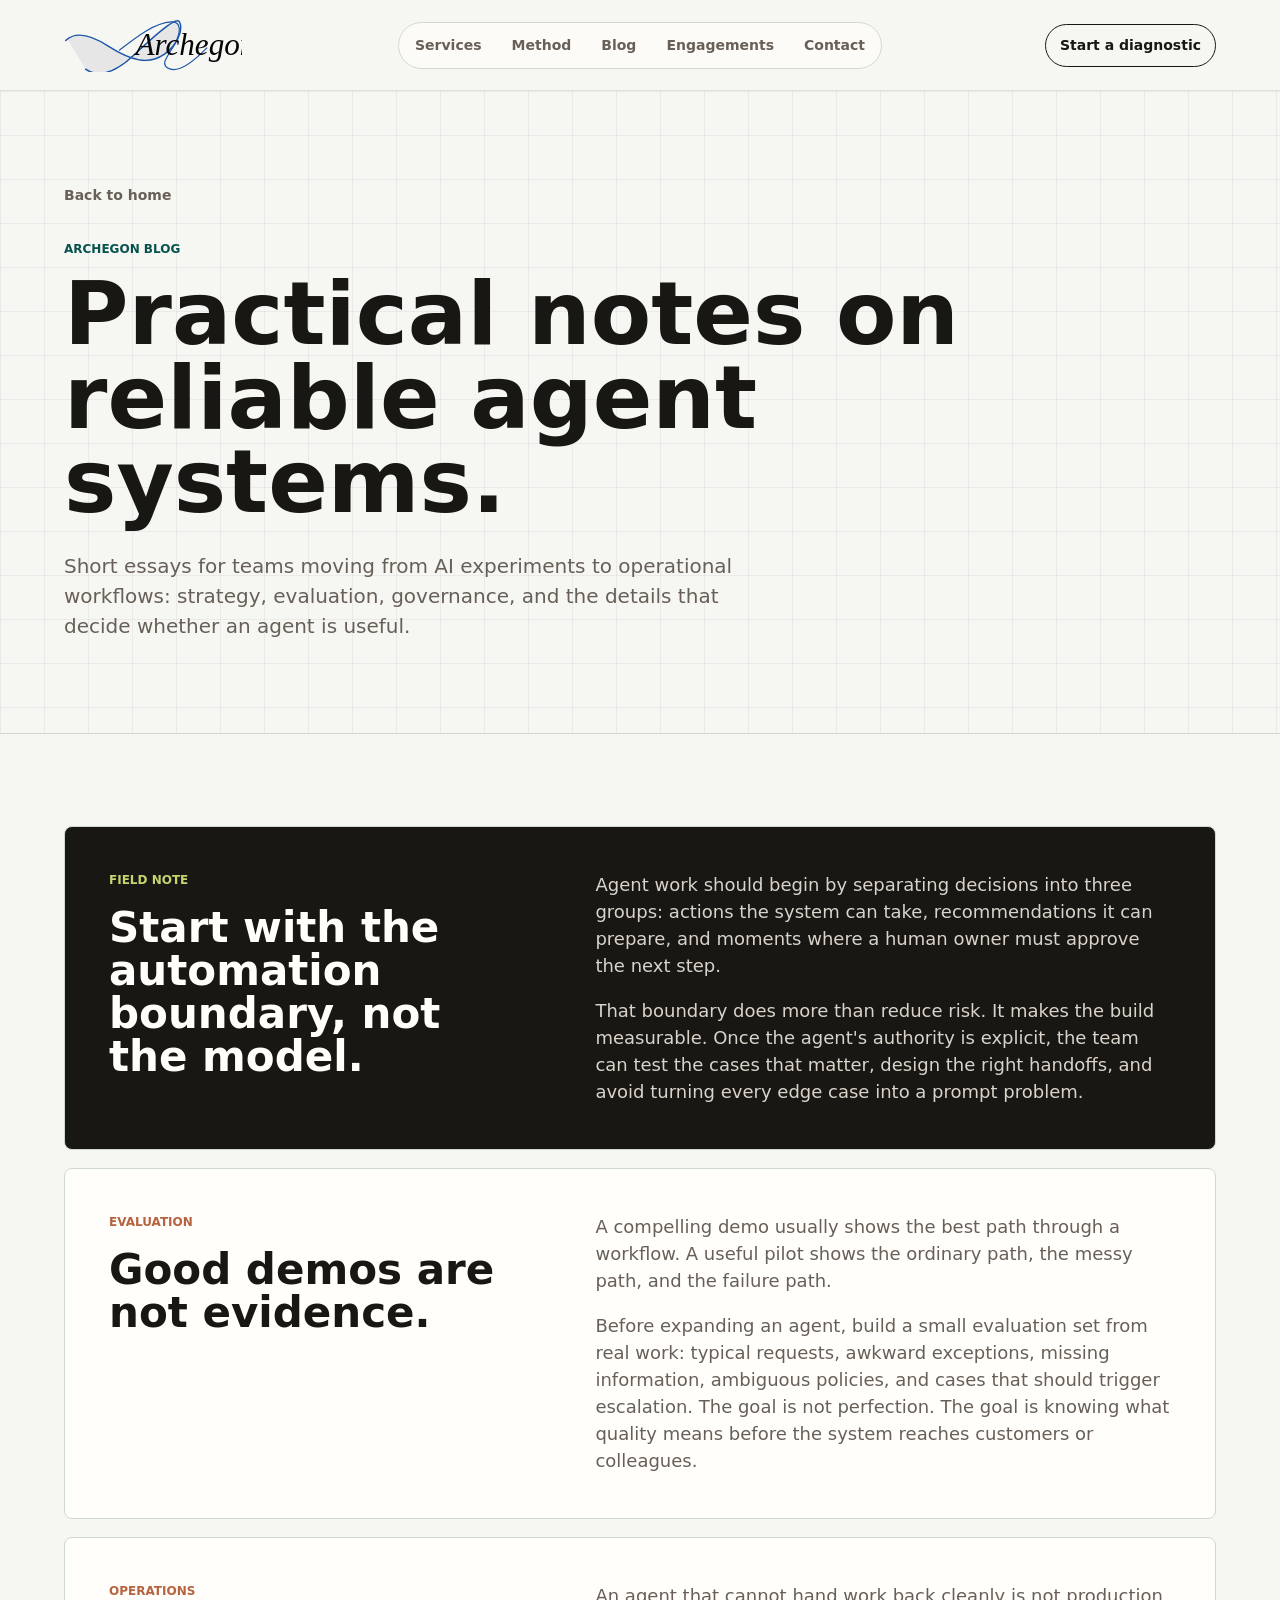
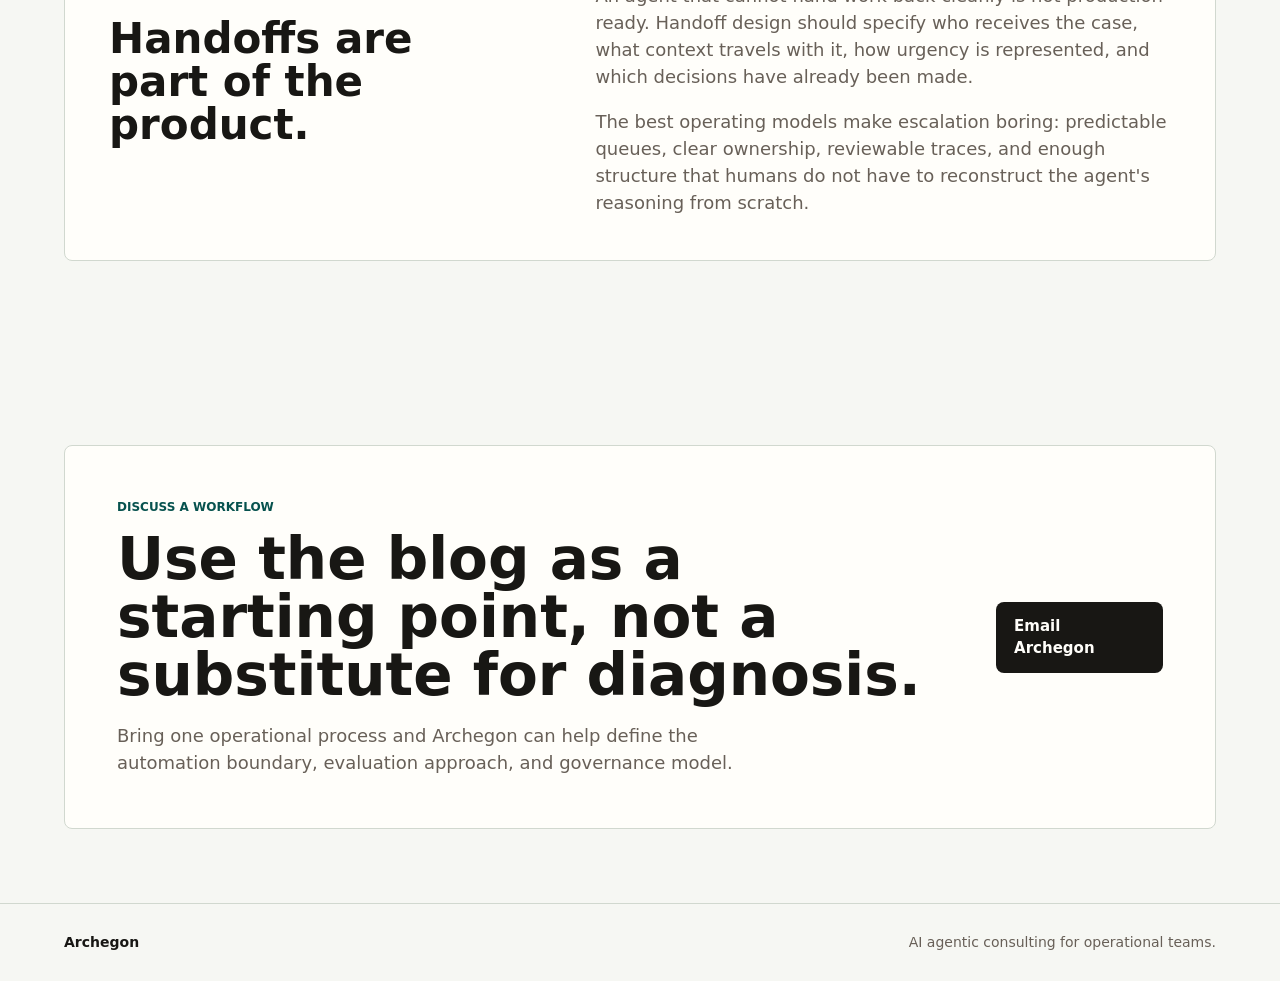
==== blog/index.html @ b442c311 "Add blog section and Archegon wordmark" ====
<!doctype html>
<html lang="en">
  <head>
    <meta charset="utf-8">
    <meta name="viewport" content="width=device-width, initial-scale=1">
    <title>Blog | Archegon</title>
    <meta
      name="description"
      content="Practical notes from Archegon on agentic AI strategy, evaluation, governance, and operational delivery."
    >
    <meta name="theme-color" content="#f7f4ee">
    <meta property="og:title" content="Blog | Archegon">
    <meta
      property="og:description"
      content="Practical notes on building reliable AI agents for operational work."
    >
    <meta property="og:type" content="website">
    <link rel="icon" href="../assets/favicon.svg" type="image/svg+xml">
    <link rel="stylesheet" href="../styles.css">
  </head>
  <body>
    <header class="site-header" data-header>
      <a class="brand" href="../" aria-label="Archegon home">
        <img class="brand-logo" src="../assets/logo.svg" alt="Archegon" width="150" height="58">
      </a>
      <nav class="nav" aria-label="Primary navigation">
        <a href="../#services">Services</a>
        <a href="../#method">Method</a>
        <a href="../#blog" aria-current="page">Blog</a>
        <a href="../#engagements">Engagements</a>
        <a href="../#contact">Contact</a>
      </nav>
      <a class="header-cta" href="mailto:hello@archegon.com?subject=Agentic%20AI%20consulting">
        Start a diagnostic
      </a>
    </header>

    <main class="blog-page" id="top">
      <section class="section-band blog-hero">
        <a class="back-link" href="../">Back to home</a>
        <p class="eyebrow">Archegon blog</p>
        <h1>Practical notes on reliable agent systems.</h1>
        <p class="hero-lede">
          Short essays for teams moving from AI experiments to operational workflows:
          strategy, evaluation, governance, and the details that decide whether an agent is useful.
        </p>
      </section>

      <section class="section-band post-list" aria-label="Blog posts">
        <article class="post-card post-feature" id="automation-boundary">
          <div>
            <p class="post-meta">Field note</p>
            <h2>Start with the automation boundary, not the model.</h2>
          </div>
          <div class="post-body">
            <p>
              Agent work should begin by separating decisions into three groups: actions the
              system can take, recommendations it can prepare, and moments where a human owner
              must approve the next step.
            </p>
            <p>
              That boundary does more than reduce risk. It makes the build measurable. Once the
              agent's authority is explicit, the team can test the cases that matter, design
              the right handoffs, and avoid turning every edge case into a prompt problem.
            </p>
          </div>
        </article>

        <article class="post-card" id="evaluations">
          <div>
            <p class="post-meta">Evaluation</p>
            <h2>Good demos are not evidence.</h2>
          </div>
          <div class="post-body">
            <p>
              A compelling demo usually shows the best path through a workflow. A useful pilot
              shows the ordinary path, the messy path, and the failure path.
            </p>
            <p>
              Before expanding an agent, build a small evaluation set from real work: typical
              requests, awkward exceptions, missing information, ambiguous policies, and cases
              that should trigger escalation. The goal is not perfection. The goal is knowing
              what quality means before the system reaches customers or colleagues.
            </p>
          </div>
        </article>

        <article class="post-card" id="handoffs">
          <div>
            <p class="post-meta">Operations</p>
            <h2>Handoffs are part of the product.</h2>
          </div>
          <div class="post-body">
            <p>
              An agent that cannot hand work back cleanly is not production ready. Handoff
              design should specify who receives the case, what context travels with it, how
              urgency is represented, and which decisions have already been made.
            </p>
            <p>
              The best operating models make escalation boring: predictable queues, clear
              ownership, reviewable traces, and enough structure that humans do not have to
              reconstruct the agent's reasoning from scratch.
            </p>
          </div>
        </article>
      </section>

      <section class="section-band contact-band">
        <div class="contact-panel">
          <div>
            <p class="eyebrow">Discuss a workflow</p>
            <h2>Use the blog as a starting point, not a substitute for diagnosis.</h2>
            <p>
              Bring one operational process and Archegon can help define the automation
              boundary, evaluation approach, and governance model.
            </p>
          </div>
          <a class="button primary" href="mailto:hello@archegon.com?subject=Agentic%20AI%20diagnostic">
            Email Archegon
          </a>
        </div>
      </section>
    </main>

    <footer class="site-footer">
      <p>Archegon</p>
      <p>AI agentic consulting for operational teams.</p>
    </footer>

    <script src="../script.js"></script>
  </body>
</html>
---- styles.css ----
:root {
  --paper: #f6f7f3;
  --paper-2: #e8eee8;
  --ink: #181714;
  --muted: #686058;
  --line: #d1d8cf;
  --teal: #0b7b73;
  --teal-dark: #07524e;
  --copper: #b7633f;
  --citron: #c7d36f;
  --white: #fffefa;
  --shadow: 0 24px 70px rgba(38, 33, 26, 0.14);
}

* {
  box-sizing: border-box;
}

html {
  scroll-behavior: smooth;
}

body {
  margin: 0;
  background: var(--paper);
  color: var(--ink);
  font-family:
    Inter, ui-sans-serif, system-ui, -apple-system, BlinkMacSystemFont, "Segoe UI",
    sans-serif;
  line-height: 1.5;
}

a {
  color: inherit;
  text-decoration: none;
}

p,
h1,
h2,
h3 {
  margin: 0;
}

ul,
ol {
  margin: 0;
  padding: 0;
}

.site-header {
  position: sticky;
  top: 0;
  z-index: 20;
  display: grid;
  grid-template-columns: 1fr auto 1fr;
  align-items: center;
  gap: 24px;
  padding: 18px clamp(20px, 5vw, 64px);
  border-bottom: 1px solid rgba(209, 216, 207, 0.72);
  background: rgba(246, 247, 243, 0.88);
  backdrop-filter: blur(18px);
}

.site-header[data-scrolled="true"] {
  box-shadow: 0 10px 34px rgba(24, 23, 20, 0.08);
}

.brand,
.nav,
.hero-actions,
.contact-panel,
.site-footer {
  display: flex;
  align-items: center;
}

.brand {
  justify-self: start;
  font-size: 15px;
  font-weight: 700;
}

.brand-logo {
  display: block;
  width: 178px;
  height: auto;
}

.nav {
  justify-self: center;
  gap: 6px;
  padding: 4px;
  border: 1px solid var(--line);
  border-radius: 999px;
  background: rgba(255, 253, 248, 0.74);
}

.nav a {
  padding: 8px 12px;
  border-radius: 999px;
  color: var(--muted);
  font-size: 14px;
  font-weight: 600;
}

.nav a:hover,
.nav a:focus-visible {
  background: var(--ink);
  color: var(--white);
  outline: 0;
}

.header-cta {
  justify-self: end;
  padding: 10px 14px;
  border: 1px solid var(--ink);
  border-radius: 999px;
  color: var(--ink);
  font-size: 14px;
  font-weight: 700;
}

.header-cta:hover,
.header-cta:focus-visible {
  background: var(--ink);
  color: var(--white);
  outline: 0;
}

.section-band {
  padding: 92px clamp(20px, 5vw, 64px);
}

.hero {
  position: relative;
  display: flex;
  align-items: center;
  min-height: calc(100vh - 132px);
  padding-top: 64px;
  padding-bottom: 58px;
  border-bottom: 1px solid var(--line);
  background:
    linear-gradient(rgba(24, 23, 20, 0.05) 1px, transparent 1px),
    linear-gradient(90deg, rgba(24, 23, 20, 0.05) 1px, transparent 1px),
    var(--paper);
  background-size: 44px 44px;
  overflow: hidden;
}

.hero-copy {
  position: relative;
  z-index: 2;
  max-width: 820px;
}

.section-heading,
.contact-panel {
  max-width: 980px;
}

.eyebrow {
  margin-bottom: 14px;
  color: var(--teal-dark);
  font-size: 12px;
  font-weight: 800;
  letter-spacing: 0;
  text-transform: uppercase;
}

h1 {
  max-width: 880px;
  font-size: 88px;
  line-height: 0.95;
  font-weight: 760;
}

.hero-lede {
  max-width: 700px;
  margin-top: 28px;
  color: var(--muted);
  font-size: 20px;
}

.hero-actions {
  gap: 12px;
  flex-wrap: wrap;
  margin-top: 30px;
}

.button {
  display: inline-flex;
  align-items: center;
  justify-content: center;
  min-height: 48px;
  padding: 13px 18px;
  border-radius: 8px;
  font-size: 15px;
  font-weight: 760;
}

.button.primary {
  background: var(--ink);
  color: var(--white);
}

.button.primary:hover,
.button.primary:focus-visible {
  background: var(--teal-dark);
  outline: 0;
}

.button.secondary {
  border: 1px solid var(--line);
  background: var(--white);
  color: var(--ink);
}

.button.secondary:hover,
.button.secondary:focus-visible {
  border-color: var(--ink);
  outline: 0;
}

.hero-network {
  position: relative;
  position: absolute;
  inset: 0;
  z-index: 1;
  opacity: 0.72;
}

.network-node,
.network-metric,
.network-line {
  position: absolute;
}

.network-node,
.network-metric {
  display: inline-flex;
  align-items: center;
  min-height: 58px;
  padding: 14px 16px;
  border: 1px solid var(--line);
  border-radius: 8px;
  background: rgba(255, 254, 250, 0.86);
  color: var(--ink);
  font-size: 14px;
  font-weight: 800;
  box-shadow: 0 18px 48px rgba(24, 23, 20, 0.08);
}

.network-metric {
  color: var(--teal-dark);
  border-color: rgba(11, 123, 115, 0.26);
  background: rgba(232, 238, 232, 0.82);
}

.node-a {
  top: 18%;
  right: 25%;
}

.node-b {
  top: 34%;
  right: 6%;
}

.node-c {
  right: 30%;
  bottom: 22%;
}

.node-d {
  right: 9%;
  bottom: 11%;
}

.line-a,
.line-b,
.line-c {
  height: 1px;
  background: var(--line);
  transform-origin: left center;
}

.line-a {
  top: 28%;
  right: 11%;
  width: 245px;
  transform: rotate(16deg);
}

.line-b {
  right: 16%;
  bottom: 34%;
  width: 260px;
  transform: rotate(-13deg);
}

.line-c {
  right: 10%;
  bottom: 19%;
  width: 190px;
  transform: rotate(12deg);
}

.metric-a {
  top: 15%;
  right: 5%;
}

.metric-b {
  right: 21%;
  bottom: 9%;
}

.signal-strip {
  display: grid;
  grid-template-columns: repeat(3, minmax(0, 1fr));
  gap: 1px;
  border-bottom: 1px solid var(--line);
  background: var(--line);
}

.signal-strip div {
  min-height: 92px;
  padding: 22px clamp(20px, 5vw, 64px);
  background: var(--paper);
}

.signal-strip strong,
.signal-strip span {
  display: block;
}

.signal-strip strong {
  font-size: 13px;
  font-weight: 900;
  text-transform: uppercase;
}

.signal-strip span {
  margin-top: 6px;
  color: var(--muted);
  font-size: 14px;
}
.quiet-band {
  border-top: 1px solid var(--line);
  border-bottom: 1px solid var(--line);
  background: var(--paper-2);
}

.section-heading {
  margin-bottom: 34px;
}

.section-heading.with-action {
  display: flex;
  align-items: flex-end;
  justify-content: space-between;
  gap: 28px;
}

.section-heading h2,
.contact-panel h2 {
  max-width: 850px;
  font-size: 58px;
  line-height: 1;
}

.split-copy {
  display: grid;
  grid-template-columns: repeat(2, minmax(0, 1fr));
  gap: clamp(24px, 5vw, 72px);
  max-width: 1040px;
  color: var(--muted);
  font-size: 18px;
}

.card-grid {
  display: grid;
  grid-template-columns: repeat(3, minmax(0, 1fr));
  gap: 18px;
}

.service-card {
  min-height: 420px;
  padding: 24px;
  border: 1px solid var(--line);
  border-radius: 8px;
  background: var(--white);
}

.service-icon {
  display: block;
  width: 52px;
  height: 52px;
  margin-bottom: 56px;
  border-radius: 8px;
  border: 1px solid var(--ink);
}

.service-icon.strategy {
  background:
    linear-gradient(90deg, transparent 24px, var(--ink) 24px 26px, transparent 26px),
    linear-gradient(0deg, transparent 24px, var(--ink) 24px 26px, transparent 26px),
    var(--citron);
}

.service-icon.build {
  background:
    radial-gradient(circle at 16px 16px, var(--ink) 3px, transparent 4px),
    radial-gradient(circle at 36px 16px, var(--ink) 3px, transparent 4px),
    radial-gradient(circle at 26px 36px, var(--ink) 3px, transparent 4px),
    linear-gradient(135deg, transparent 38%, var(--ink) 39% 41%, transparent 42%),
    var(--teal);
}

.service-icon.govern {
  background:
    linear-gradient(90deg, transparent 10px, var(--ink) 10px 12px, transparent 12px),
    linear-gradient(90deg, transparent 25px, var(--ink) 25px 27px, transparent 27px),
    linear-gradient(90deg, transparent 40px, var(--ink) 40px 42px, transparent 42px),
    var(--copper);
}

.service-card h3 {
  font-size: 26px;
}

.service-card p {
  margin-top: 16px;
  color: var(--muted);
}

.service-card ul {
  display: grid;
  gap: 10px;
  margin-top: 28px;
  list-style: none;
}

.service-card li {
  position: relative;
  padding-left: 18px;
  color: var(--ink);
  font-size: 14px;
  font-weight: 700;
}

.service-card li::before {
  content: "";
  position: absolute;
  top: 9px;
  left: 0;
  width: 7px;
  height: 7px;
  border-radius: 50%;
  background: var(--teal);
}

.method-band {
  background: var(--ink);
  color: var(--white);
}

.method-band .eyebrow,
.method-band p {
  color: #c8c0b4;
}

.timeline {
  display: grid;
  gap: 1px;
  list-style: none;
  background: rgba(255, 253, 248, 0.18);
}

.timeline li {
  display: grid;
  grid-template-columns: 80px minmax(0, 1fr);
  gap: 22px;
  padding: 26px 0;
  background: var(--ink);
}

.timeline span {
  color: var(--citron);
  font-weight: 900;
}

.timeline h3 {
  font-size: 24px;
}

.timeline p {
  max-width: 720px;
  margin-top: 8px;
}

.engagement-list {
  display: grid;
  gap: 1px;
  background: var(--line);
}

.engagement-list article {
  display: grid;
  grid-template-columns: 220px minmax(260px, 0.8fr) minmax(260px, 1fr);
  gap: 24px;
  padding: 28px 0;
  background: var(--paper);
}

.engagement-type {
  color: var(--copper);
  font-size: 13px;
  font-weight: 900;
  text-transform: uppercase;
}

.engagement-list h3 {
  font-size: 24px;
  line-height: 1.12;
}

.engagement-list p:last-child {
  color: var(--muted);
}

.blog-band {
  border-top: 1px solid var(--line);
  border-bottom: 1px solid var(--line);
  background: var(--paper-2);
}

.blog-preview-grid {
  display: grid;
  grid-template-columns: minmax(0, 1.2fr) repeat(2, minmax(0, 0.9fr));
  gap: 18px;
}

.insight-card,
.post-card {
  border: 1px solid var(--line);
  border-radius: 8px;
  background: var(--white);
}

.insight-card {
  display: flex;
  flex-direction: column;
  min-height: 330px;
  padding: 24px;
}

.insight-card.featured {
  background: var(--ink);
  color: var(--white);
}

.post-meta {
  color: var(--copper);
  font-size: 12px;
  font-weight: 900;
  text-transform: uppercase;
}

.insight-card.featured .post-meta {
  color: var(--citron);
}

.insight-card h3 {
  max-width: 520px;
  margin-top: 18px;
  font-size: 30px;
  line-height: 1.05;
}

.insight-card p:not(.post-meta) {
  margin-top: 18px;
  color: var(--muted);
}

.insight-card.featured p:not(.post-meta) {
  color: #d9d3ca;
}

.read-link {
  display: inline-flex;
  align-items: center;
  align-self: flex-start;
  gap: 8px;
  margin-top: auto;
  padding-top: 28px;
  color: var(--teal-dark);
  font-size: 14px;
  font-weight: 900;
}

.read-link::after {
  content: "";
  width: 18px;
  height: 1px;
  background: currentColor;
}

.insight-card.featured .read-link {
  color: var(--citron);
}

.blog-hero {
  min-height: 540px;
  border-bottom: 1px solid var(--line);
  background:
    linear-gradient(rgba(24, 23, 20, 0.05) 1px, transparent 1px),
    linear-gradient(90deg, rgba(24, 23, 20, 0.05) 1px, transparent 1px),
    var(--paper);
  background-size: 44px 44px;
}

.blog-hero h1 {
  max-width: 960px;
}

.back-link {
  display: inline-flex;
  margin-bottom: 34px;
  color: var(--muted);
  font-size: 14px;
  font-weight: 800;
}

.back-link:hover,
.back-link:focus-visible {
  color: var(--ink);
  outline: 0;
}

.post-list {
  display: grid;
  gap: 18px;
}

.post-card {
  display: grid;
  grid-template-columns: minmax(260px, 0.72fr) minmax(280px, 1fr);
  gap: clamp(28px, 6vw, 72px);
  padding: clamp(26px, 5vw, 44px);
}

.post-card h2 {
  margin-top: 18px;
  font-size: 42px;
  line-height: 1.02;
}

.post-body {
  display: grid;
  gap: 18px;
  color: var(--muted);
  font-size: 18px;
}

.post-feature {
  background: var(--ink);
  color: var(--white);
}

.post-feature .post-meta {
  color: var(--citron);
}

.post-feature .post-body {
  color: #d9d3ca;
}

.contact-band {
  padding-bottom: 74px;
}

.contact-panel {
  justify-content: space-between;
  gap: 36px;
  max-width: none;
  padding: clamp(28px, 5vw, 52px);
  border: 1px solid var(--line);
  border-radius: 8px;
  background: var(--white);
}

.contact-panel p:last-child {
  max-width: 640px;
  margin-top: 18px;
  color: var(--muted);
  font-size: 18px;
}

.site-footer {
  justify-content: space-between;
  gap: 18px;
  padding: 28px clamp(20px, 5vw, 64px);
  border-top: 1px solid var(--line);
  color: var(--muted);
  font-size: 14px;
}

.site-footer p:first-child {
  color: var(--ink);
  font-weight: 800;
}

@media (max-width: 980px) {
  .site-header {
    grid-template-columns: 1fr;
    gap: 14px;
  }

  .brand,
  .nav,
  .header-cta {
    justify-self: stretch;
  }

  .brand {
    justify-self: start;
  }

  .nav {
    justify-content: space-between;
    overflow: hidden;
  }

  .header-cta {
    display: none;
  }

  .split-copy,
  .card-grid,
  .blog-preview-grid {
    grid-template-columns: 1fr;
  }

  .section-heading.with-action {
    align-items: flex-start;
    flex-direction: column;
  }

  .hero {
    min-height: calc(100vh - 146px);
    padding-top: 60px;
    padding-bottom: 52px;
  }

  h1 {
    font-size: 76px;
  }

  .section-heading h2,
  .contact-panel h2 {
    font-size: 48px;
  }

  .hero-network {
    opacity: 0.46;
  }

  .node-a {
    top: 12%;
    right: 18%;
  }

  .node-b {
    top: 40%;
    right: 5%;
  }

  .node-c,
  .node-d,
  .metric-b {
    display: none;
  }

  .service-card {
    min-height: 0;
  }

  .service-icon {
    margin-bottom: 36px;
  }

  .engagement-list article {
    grid-template-columns: 1fr;
    gap: 12px;
  }

  .post-card {
    grid-template-columns: 1fr;
  }

  .contact-panel {
    align-items: flex-start;
    flex-direction: column;
  }
}

@media (max-width: 620px) {
  .section-band {
    padding: 64px 18px;
  }

  .hero {
    min-height: calc(100vh - 176px);
    padding-top: 38px;
    padding-bottom: 32px;
  }

  h1 {
    font-size: 46px;
  }

  .section-heading h2,
  .contact-panel h2 {
    font-size: 38px;
  }

  .hero-lede {
    font-size: 16px;
  }

  .hero-actions {
    margin-top: 24px;
  }

  .button {
    width: 100%;
  }

  .nav {
    gap: 2px;
    padding: 3px;
    justify-content: flex-start;
    overflow-x: auto;
    scrollbar-width: none;
  }

  .nav::-webkit-scrollbar {
    display: none;
  }

  .nav a {
    padding: 7px 6px;
    font-size: 13px;
  }

  .network-node,
  .network-metric,
  .network-line {
    display: none;
  }

  .signal-strip {
    grid-template-columns: 1fr;
  }

  .insight-card {
    min-height: 0;
  }

  .post-card h2 {
    font-size: 32px;
  }

  .timeline li {
    grid-template-columns: 1fr;
    gap: 8px;
  }

  .site-footer {
    align-items: flex-start;
    flex-direction: column;
  }
}
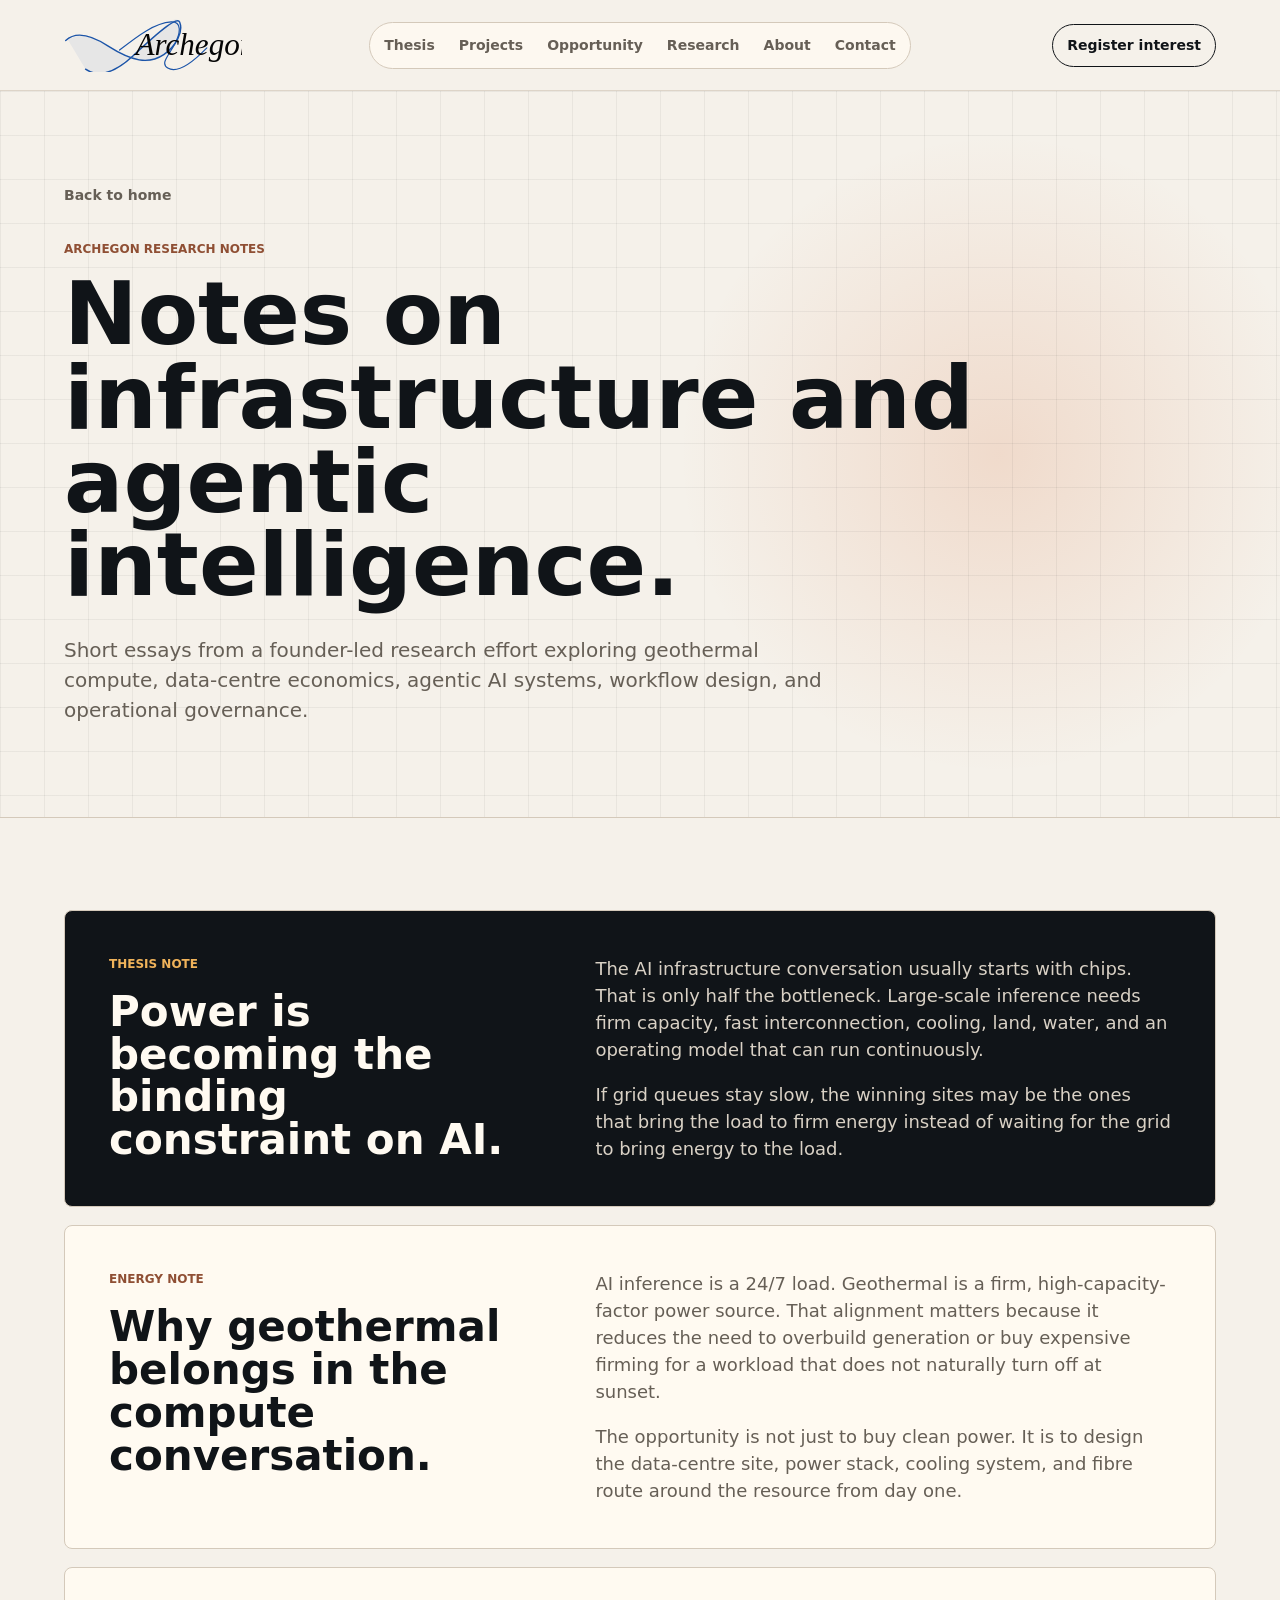
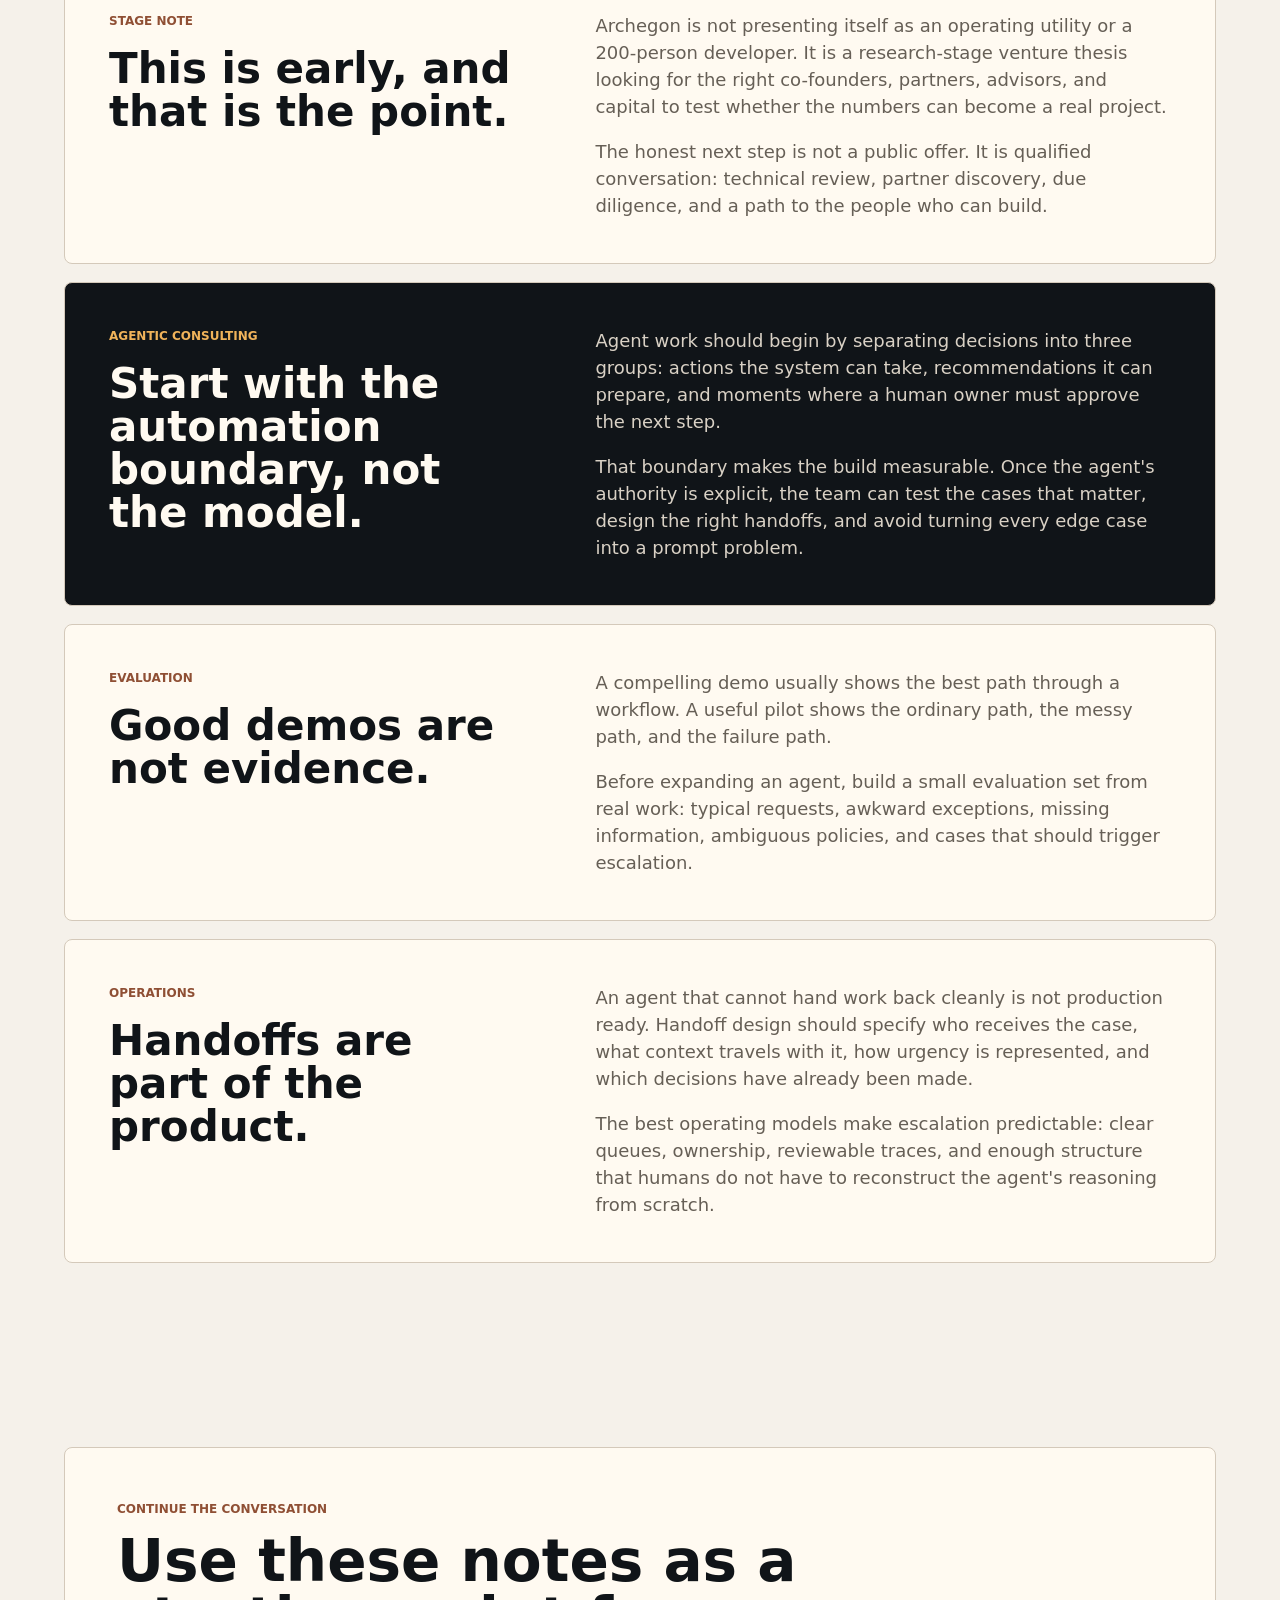
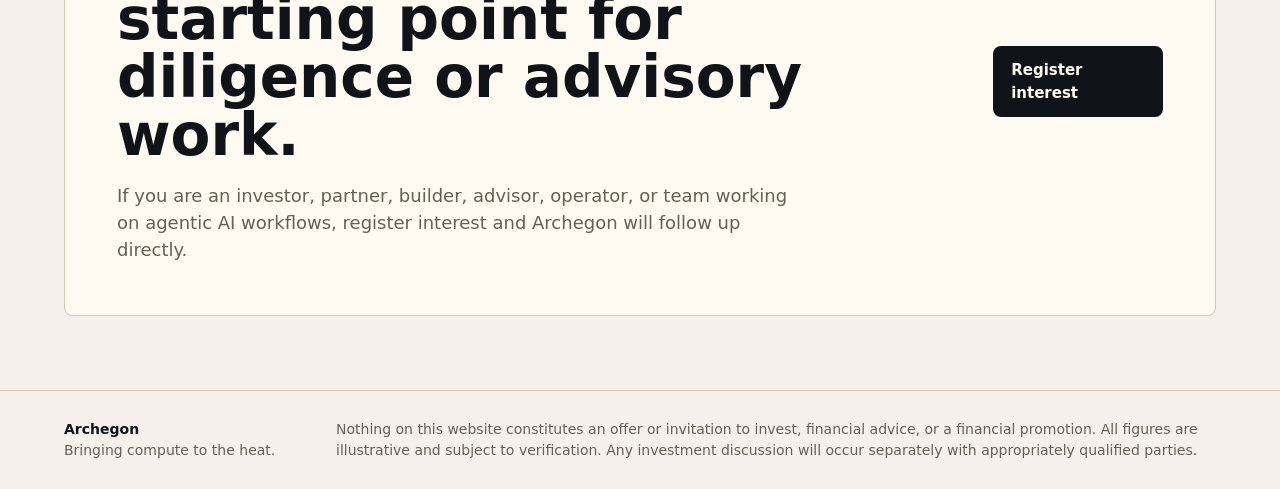
==== commit 5fb6b4fc: "Reframe site for geothermal AI thesis" ====
--- a/blog/index.html
+++ b/blog/index.html
@@ -3,53 +3,113 @@
   <head>
     <meta charset="utf-8">
     <meta name="viewport" content="width=device-width, initial-scale=1">
-    <title>Blog | Archegon</title>
+    <title>Research Notes | Archegon</title>
     <meta
       name="description"
-      content="Practical notes from Archegon on agentic AI strategy, evaluation, governance, and operational delivery."
+      content="Research notes from Archegon on geothermal-powered data centres, firm clean power, agentic AI consulting, and operational AI systems."
     >
-    <meta name="theme-color" content="#f7f4ee">
-    <meta property="og:title" content="Blog | Archegon">
+    <meta name="theme-color" content="#101418">
+    <meta property="og:title" content="Research Notes | Archegon">
     <meta
       property="og:description"
-      content="Practical notes on building reliable AI agents for operational work."
+      content="Notes on geothermal AI infrastructure and practical agentic AI systems."
     >
     <meta property="og:type" content="website">
+    <meta property="og:url" content="https://www.archegon.com/blog/">
+    <meta property="og:image" content="https://www.archegon.com/assets/og-card.png">
+    <meta name="twitter:card" content="summary_large_image">
+    <link rel="canonical" href="https://www.archegon.com/blog/">
     <link rel="icon" href="../assets/favicon.svg" type="image/svg+xml">
     <link rel="stylesheet" href="../styles.css">
+    <script defer data-domain="archegon.com" src="https://plausible.io/js/script.js"></script>
   </head>
   <body>
     <header class="site-header" data-header>
-      <a class="brand" href="../" aria-label="Archegon home">
+      <a class="brand" href="../" aria-label="Archegon home" data-analytics-event="Nav: Home">
         <img class="brand-logo" src="../assets/logo.svg" alt="Archegon" width="150" height="58">
       </a>
       <nav class="nav" aria-label="Primary navigation">
-        <a href="../#services">Services</a>
-        <a href="../#method">Method</a>
-        <a href="../#blog" aria-current="page">Blog</a>
-        <a href="../#engagements">Engagements</a>
+        <a href="../#thesis">Thesis</a>
+        <a href="../#projects">Projects</a>
+        <a href="../#opportunity">Opportunity</a>
+        <a href="../#research" aria-current="page">Research</a>
+        <a href="../#about">About</a>
         <a href="../#contact">Contact</a>
       </nav>
-      <a class="header-cta" href="mailto:hello@archegon.com?subject=Agentic%20AI%20consulting">
-        Start a diagnostic
+      <a class="header-cta" href="../#contact" data-analytics-event="CTA: Blog register interest">
+        Register interest
       </a>
     </header>
 
     <main class="blog-page" id="top">
       <section class="section-band blog-hero">
         <a class="back-link" href="../">Back to home</a>
-        <p class="eyebrow">Archegon blog</p>
-        <h1>Practical notes on reliable agent systems.</h1>
+        <p class="eyebrow">Archegon research notes</p>
+        <h1>Notes on infrastructure and agentic intelligence.</h1>
         <p class="hero-lede">
-          Short essays for teams moving from AI experiments to operational workflows:
-          strategy, evaluation, governance, and the details that decide whether an agent is useful.
+          Short essays from a founder-led research effort exploring geothermal compute,
+          data-centre economics, agentic AI systems, workflow design, and operational governance.
         </p>
       </section>
 
-      <section class="section-band post-list" aria-label="Blog posts">
+      <section class="section-band post-list" aria-label="Research notes">
+        <article class="post-card post-feature" id="power-constraint">
+          <div>
+            <p class="post-meta">Thesis note</p>
+            <h2>Power is becoming the binding constraint on AI.</h2>
+          </div>
+          <div class="post-body">
+            <p>
+              The AI infrastructure conversation usually starts with chips. That is only half
+              the bottleneck. Large-scale inference needs firm capacity, fast interconnection,
+              cooling, land, water, and an operating model that can run continuously.
+            </p>
+            <p>
+              If grid queues stay slow, the winning sites may be the ones that bring the load to
+              firm energy instead of waiting for the grid to bring energy to the load.
+            </p>
+          </div>
+        </article>
+
+        <article class="post-card" id="why-geothermal">
+          <div>
+            <p class="post-meta">Energy note</p>
+            <h2>Why geothermal belongs in the compute conversation.</h2>
+          </div>
+          <div class="post-body">
+            <p>
+              AI inference is a 24/7 load. Geothermal is a firm, high-capacity-factor power source.
+              That alignment matters because it reduces the need to overbuild generation or buy
+              expensive firming for a workload that does not naturally turn off at sunset.
+            </p>
+            <p>
+              The opportunity is not just to buy clean power. It is to design the data-centre site,
+              power stack, cooling system, and fibre route around the resource from day one.
+            </p>
+          </div>
+        </article>
+
+        <article class="post-card" id="stage">
+          <div>
+            <p class="post-meta">Stage note</p>
+            <h2>This is early, and that is the point.</h2>
+          </div>
+          <div class="post-body">
+            <p>
+              Archegon is not presenting itself as an operating utility or a 200-person developer.
+              It is a research-stage venture thesis looking for the right co-founders, partners,
+              advisors, and capital to test whether the numbers can become a real project.
+            </p>
+            <p>
+              The honest next step is not a public offer. It is qualified conversation: technical
+              review, partner discovery, due diligence, and a path to the people who can build.
+            </p>
+          </div>
+        </article>
+
         <article class="post-card post-feature" id="automation-boundary">
           <div>
-            <p class="post-meta">Field note</p>
+            <p class="post-meta">Agentic consulting</p>
             <h2>Start with the automation boundary, not the model.</h2>
           </div>
           <div class="post-body">
@@ -59,9 +119,9 @@
               must approve the next step.
             </p>
             <p>
-              That boundary does more than reduce risk. It makes the build measurable. Once the
-              agent's authority is explicit, the team can test the cases that matter, design
-              the right handoffs, and avoid turning every edge case into a prompt problem.
+              That boundary makes the build measurable. Once the agent's authority is explicit,
+              the team can test the cases that matter, design the right handoffs, and avoid
+              turning every edge case into a prompt problem.
             </p>
           </div>
         </article>
@@ -79,8 +139,7 @@
             <p>
               Before expanding an agent, build a small evaluation set from real work: typical
               requests, awkward exceptions, missing information, ambiguous policies, and cases
-              that should trigger escalation. The goal is not perfection. The goal is knowing
-              what quality means before the system reaches customers or colleagues.
+              that should trigger escalation.
             </p>
           </div>
         </article>
@@ -97,9 +156,9 @@
               urgency is represented, and which decisions have already been made.
             </p>
             <p>
-              The best operating models make escalation boring: predictable queues, clear
-              ownership, reviewable traces, and enough structure that humans do not have to
-              reconstruct the agent's reasoning from scratch.
+              The best operating models make escalation predictable: clear queues, ownership,
+              reviewable traces, and enough structure that humans do not have to reconstruct the
+              agent's reasoning from scratch.
             </p>
           </div>
         </article>
@@ -108,23 +167,30 @@
       <section class="section-band contact-band">
         <div class="contact-panel">
           <div>
-            <p class="eyebrow">Discuss a workflow</p>
-            <h2>Use the blog as a starting point, not a substitute for diagnosis.</h2>
+            <p class="eyebrow">Continue the conversation</p>
+            <h2>Use these notes as a starting point for diligence or advisory work.</h2>
             <p>
-              Bring one operational process and Archegon can help define the automation
-              boundary, evaluation approach, and governance model.
+              If you are an investor, partner, builder, advisor, operator, or team working on
+              agentic AI workflows, register interest and Archegon will follow up directly.
             </p>
           </div>
-          <a class="button primary" href="mailto:hello@archegon.com?subject=Agentic%20AI%20diagnostic">
-            Email Archegon
+          <a class="button primary" href="../#contact" data-analytics-event="CTA: Blog contact">
+            Register interest
           </a>
         </div>
       </section>
     </main>
 
     <footer class="site-footer">
-      <p>Archegon</p>
-      <p>AI agentic consulting for operational teams.</p>
+      <div>
+        <p>Archegon</p>
+        <p>Bringing compute to the heat.</p>
+      </div>
+      <p class="footer-disclaimer">
+        Nothing on this website constitutes an offer or invitation to invest, financial advice,
+        or a financial promotion. All figures are illustrative and subject to verification.
+        Any investment discussion will occur separately with appropriately qualified parties.
+      </p>
     </footer>
 
     <script src="../script.js"></script>
--- a/styles.css
+++ b/styles.css
@@ -1,15 +1,16 @@
 :root {
-  --paper: #f6f7f3;
-  --paper-2: #e8eee8;
-  --ink: #181714;
-  --muted: #686058;
-  --line: #d1d8cf;
-  --teal: #0b7b73;
-  --teal-dark: #07524e;
-  --copper: #b7633f;
-  --citron: #c7d36f;
-  --white: #fffefa;
-  --shadow: 0 24px 70px rgba(38, 33, 26, 0.14);
+  --paper: #f5f1ea;
+  --paper-2: #ebe3d6;
+  --ink: #101418;
+  --ink-2: #1a2428;
+  --muted: #665f56;
+  --line: #d4c9ba;
+  --ember: #d66b35;
+  --amber: #f0b35a;
+  --oxide: #8f4f34;
+  --teal: #1c6f6a;
+  --white: #fffaf1;
+  --shadow: 0 24px 70px rgba(16, 20, 24, 0.14);
 }
 
 * {
@@ -48,6 +49,13 @@
   padding: 0;
 }
 
+button,
+input,
+select,
+textarea {
+  font: inherit;
+}
+
 .site-header {
   position: sticky;
   top: 0;
@@ -57,28 +65,28 @@
   align-items: center;
   gap: 24px;
   padding: 18px clamp(20px, 5vw, 64px);
-  border-bottom: 1px solid rgba(209, 216, 207, 0.72);
-  background: rgba(246, 247, 243, 0.88);
+  border-bottom: 1px solid rgba(212, 201, 186, 0.72);
+  background: rgba(245, 241, 234, 0.9);
   backdrop-filter: blur(18px);
 }
 
 .site-header[data-scrolled="true"] {
-  box-shadow: 0 10px 34px rgba(24, 23, 20, 0.08);
+  box-shadow: 0 10px 34px rgba(16, 20, 24, 0.08);
 }
 
 .brand,
 .nav,
 .hero-actions,
 .contact-panel,
-.site-footer {
+.site-footer,
+.form-segments,
+.checkbox-row {
   display: flex;
   align-items: center;
 }
 
 .brand {
   justify-self: start;
-  font-size: 15px;
-  font-weight: 700;
 }
 
 .brand-logo {
@@ -89,19 +97,19 @@
 
 .nav {
   justify-self: center;
-  gap: 6px;
+  gap: 4px;
   padding: 4px;
   border: 1px solid var(--line);
   border-radius: 999px;
-  background: rgba(255, 253, 248, 0.74);
+  background: rgba(255, 250, 241, 0.78);
 }
 
 .nav a {
-  padding: 8px 12px;
+  padding: 8px 10px;
   border-radius: 999px;
   color: var(--muted);
   font-size: 14px;
-  font-weight: 600;
+  font-weight: 700;
 }
 
 .nav a:hover,
@@ -118,7 +126,7 @@
   border-radius: 999px;
   color: var(--ink);
   font-size: 14px;
-  font-weight: 700;
+  font-weight: 800;
 }
 
 .header-cta:hover,
@@ -141,42 +149,43 @@
   padding-bottom: 58px;
   border-bottom: 1px solid var(--line);
   background:
-    linear-gradient(rgba(24, 23, 20, 0.05) 1px, transparent 1px),
-    linear-gradient(90deg, rgba(24, 23, 20, 0.05) 1px, transparent 1px),
+    linear-gradient(rgba(16, 20, 24, 0.055) 1px, transparent 1px),
+    linear-gradient(90deg, rgba(16, 20, 24, 0.055) 1px, transparent 1px),
+    radial-gradient(circle at 76% 52%, rgba(214, 107, 53, 0.18), transparent 32%),
     var(--paper);
-  background-size: 44px 44px;
+  background-size: 44px 44px, 44px 44px, auto, auto;
   overflow: hidden;
 }
 
 .hero-copy {
   position: relative;
   z-index: 2;
-  max-width: 820px;
+  max-width: 900px;
 }
 
 .section-heading,
 .contact-panel {
-  max-width: 980px;
+  max-width: 1040px;
 }
 
 .eyebrow {
   margin-bottom: 14px;
-  color: var(--teal-dark);
+  color: var(--oxide);
   font-size: 12px;
-  font-weight: 800;
+  font-weight: 900;
   letter-spacing: 0;
   text-transform: uppercase;
 }
 
 h1 {
-  max-width: 880px;
+  max-width: 980px;
   font-size: 88px;
   line-height: 0.95;
-  font-weight: 760;
+  font-weight: 780;
 }
 
 .hero-lede {
-  max-width: 700px;
+  max-width: 760px;
   margin-top: 28px;
   color: var(--muted);
   font-size: 20px;
@@ -194,9 +203,11 @@
   justify-content: center;
   min-height: 48px;
   padding: 13px 18px;
+  border: 0;
   border-radius: 8px;
+  cursor: pointer;
   font-size: 15px;
-  font-weight: 760;
+  font-weight: 800;
 }
 
 .button.primary {
@@ -206,7 +217,7 @@
 
 .button.primary:hover,
 .button.primary:focus-visible {
-  background: var(--teal-dark);
+  background: var(--oxide);
   outline: 0;
 }
 
@@ -222,98 +233,54 @@
   outline: 0;
 }
 
-.hero-network {
-  position: relative;
+.heat-map {
   position: absolute;
   inset: 0;
   z-index: 1;
-  opacity: 0.72;
-}
-
-.network-node,
-.network-metric,
-.network-line {
+  pointer-events: none;
+}
+
+.heat-core {
   position: absolute;
-}
-
-.network-node,
-.network-metric {
+  right: 6%;
+  bottom: 9%;
+  width: min(42vw, 560px);
+  aspect-ratio: 1;
+  border: 1px solid rgba(214, 107, 53, 0.28);
+  border-radius: 50%;
+  background:
+    repeating-radial-gradient(circle, rgba(214, 107, 53, 0.17) 0 2px, transparent 2px 28px),
+    radial-gradient(circle, rgba(240, 179, 90, 0.36), transparent 62%);
+}
+
+.compute-node {
+  position: absolute;
   display: inline-flex;
   align-items: center;
   min-height: 58px;
   padding: 14px 16px;
-  border: 1px solid var(--line);
+  border: 1px solid rgba(212, 201, 186, 0.8);
   border-radius: 8px;
-  background: rgba(255, 254, 250, 0.86);
+  background: rgba(255, 250, 241, 0.88);
   color: var(--ink);
   font-size: 14px;
-  font-weight: 800;
-  box-shadow: 0 18px 48px rgba(24, 23, 20, 0.08);
-}
-
-.network-metric {
-  color: var(--teal-dark);
-  border-color: rgba(11, 123, 115, 0.26);
-  background: rgba(232, 238, 232, 0.82);
-}
-
-.node-a {
+  font-weight: 900;
+  box-shadow: var(--shadow);
+}
+
+.compute-node.node-a {
   top: 18%;
-  right: 25%;
-}
-
-.node-b {
-  top: 34%;
-  right: 6%;
-}
-
-.node-c {
-  right: 30%;
-  bottom: 22%;
-}
-
-.node-d {
-  right: 9%;
-  bottom: 11%;
-}
-
-.line-a,
-.line-b,
-.line-c {
-  height: 1px;
-  background: var(--line);
-  transform-origin: left center;
-}
-
-.line-a {
-  top: 28%;
-  right: 11%;
-  width: 245px;
-  transform: rotate(16deg);
-}
-
-.line-b {
-  right: 16%;
-  bottom: 34%;
-  width: 260px;
-  transform: rotate(-13deg);
-}
-
-.line-c {
-  right: 10%;
-  bottom: 19%;
-  width: 190px;
-  transform: rotate(12deg);
-}
-
-.metric-a {
-  top: 15%;
+  right: 24%;
+}
+
+.compute-node.node-b {
+  top: 38%;
   right: 5%;
 }
 
-.metric-b {
-  right: 21%;
-  bottom: 9%;
+.compute-node.node-c {
+  right: 19%;
+  bottom: 16%;
 }
 
 .signal-strip {
@@ -325,7 +292,7 @@
 }
 
 .signal-strip div {
-  min-height: 92px;
+  min-height: 100px;
   padding: 22px clamp(20px, 5vw, 64px);
   background: var(--paper);
 }
@@ -346,6 +313,7 @@
   color: var(--muted);
   font-size: 14px;
 }
+
 .quiet-band {
   border-top: 1px solid var(--line);
   border-bottom: 1px solid var(--line);
@@ -365,7 +333,7 @@
 
 .section-heading h2,
 .contact-panel h2 {
-  max-width: 850px;
+  max-width: 900px;
   font-size: 58px;
   line-height: 1;
 }
@@ -374,218 +342,107 @@
   display: grid;
   grid-template-columns: repeat(2, minmax(0, 1fr));
   gap: clamp(24px, 5vw, 72px);
-  max-width: 1040px;
+  max-width: 1080px;
   color: var(--muted);
   font-size: 18px;
 }
 
-.card-grid {
-  display: grid;
-  grid-template-columns: repeat(3, minmax(0, 1fr));
+.logic-chain {
+  display: grid;
+  grid-template-columns: repeat(5, minmax(120px, 1fr));
+  gap: 1px;
+  margin-top: 44px;
+  list-style: none;
+  background: rgba(16, 20, 24, 0.12);
+}
+
+.logic-chain li {
+  min-height: 116px;
+  padding: 18px;
+  background: var(--white);
+  color: var(--ink);
+  font-size: 17px;
+  font-weight: 900;
+}
+
+.logic-chain li::before {
+  content: "";
+  display: block;
+  width: 26px;
+  height: 3px;
+  margin-bottom: 18px;
+  background: var(--ember);
+}
+
+.source-note,
+.privacy-note,
+.disclaimer {
+  color: var(--muted);
+  font-size: 13px;
+}
+
+.source-note {
+  max-width: 760px;
+  margin-top: 22px;
+}
+
+.project-grid {
+  display: grid;
+  grid-template-columns: repeat(2, minmax(0, 1fr));
   gap: 18px;
 }
 
-.service-card {
-  min-height: 420px;
-  padding: 24px;
-  border: 1px solid var(--line);
-  border-radius: 8px;
-  background: var(--white);
-}
-
-.service-icon {
-  display: block;
-  width: 52px;
-  height: 52px;
-  margin-bottom: 56px;
-  border-radius: 8px;
-  border: 1px solid var(--ink);
-}
-
-.service-icon.strategy {
-  background:
-    linear-gradient(90deg, transparent 24px, var(--ink) 24px 26px, transparent 26px),
-    linear-gradient(0deg, transparent 24px, var(--ink) 24px 26px, transparent 26px),
-    var(--citron);
-}
-
-.service-icon.build {
-  background:
-    radial-gradient(circle at 16px 16px, var(--ink) 3px, transparent 4px),
-    radial-gradient(circle at 36px 16px, var(--ink) 3px, transparent 4px),
-    radial-gradient(circle at 26px 36px, var(--ink) 3px, transparent 4px),
-    linear-gradient(135deg, transparent 38%, var(--ink) 39% 41%, transparent 42%),
-    var(--teal);
-}
-
-.service-icon.govern {
-  background:
-    linear-gradient(90deg, transparent 10px, var(--ink) 10px 12px, transparent 12px),
-    linear-gradient(90deg, transparent 25px, var(--ink) 25px 27px, transparent 27px),
-    linear-gradient(90deg, transparent 40px, var(--ink) 40px 42px, transparent 42px),
-    var(--copper);
-}
-
-.service-card h3 {
-  font-size: 26px;
-}
-
-.service-card p {
-  margin-top: 16px;
-  color: var(--muted);
-}
-
-.service-card ul {
-  display: grid;
-  gap: 10px;
-  margin-top: 28px;
-  list-style: none;
-}
-
-.service-card li {
-  position: relative;
-  padding-left: 18px;
-  color: var(--ink);
-  font-size: 14px;
-  font-weight: 700;
-}
-
-.service-card li::before {
-  content: "";
-  position: absolute;
-  top: 9px;
-  left: 0;
-  width: 7px;
-  height: 7px;
-  border-radius: 50%;
-  background: var(--teal);
-}
-
-.method-band {
-  background: var(--ink);
-  color: var(--white);
-}
-
-.method-band .eyebrow,
-.method-band p {
-  color: #c8c0b4;
-}
-
-.timeline {
-  display: grid;
-  gap: 1px;
-  list-style: none;
-  background: rgba(255, 253, 248, 0.18);
-}
-
-.timeline li {
-  display: grid;
-  grid-template-columns: 80px minmax(0, 1fr);
-  gap: 22px;
-  padding: 26px 0;
-  background: var(--ink);
-}
-
-.timeline span {
-  color: var(--citron);
-  font-weight: 900;
-}
-
-.timeline h3 {
-  font-size: 24px;
-}
-
-.timeline p {
-  max-width: 720px;
-  margin-top: 8px;
-}
-
-.engagement-list {
-  display: grid;
-  gap: 1px;
-  background: var(--line);
-}
-
-.engagement-list article {
-  display: grid;
-  grid-template-columns: 220px minmax(260px, 0.8fr) minmax(260px, 1fr);
-  gap: 24px;
-  padding: 28px 0;
-  background: var(--paper);
-}
-
-.engagement-type {
-  color: var(--copper);
-  font-size: 13px;
-  font-weight: 900;
-  text-transform: uppercase;
-}
-
-.engagement-list h3 {
-  font-size: 24px;
-  line-height: 1.12;
-}
-
-.engagement-list p:last-child {
-  color: var(--muted);
-}
-
-.blog-band {
-  border-top: 1px solid var(--line);
-  border-bottom: 1px solid var(--line);
-  background: var(--paper-2);
-}
-
-.blog-preview-grid {
-  display: grid;
-  grid-template-columns: minmax(0, 1.2fr) repeat(2, minmax(0, 0.9fr));
-  gap: 18px;
-}
-
-.insight-card,
+.project-card,
+.founder-card,
+.research-card,
+.lead-form,
 .post-card {
   border: 1px solid var(--line);
   border-radius: 8px;
   background: var(--white);
 }
 
-.insight-card {
+.project-card {
   display: flex;
   flex-direction: column;
-  min-height: 330px;
-  padding: 24px;
-}
-
-.insight-card.featured {
+  min-height: 390px;
+  padding: clamp(24px, 4vw, 36px);
+}
+
+.project-card.dark {
+  border-color: rgba(255, 250, 241, 0.18);
   background: var(--ink);
   color: var(--white);
 }
 
 .post-meta {
-  color: var(--copper);
+  color: var(--oxide);
   font-size: 12px;
   font-weight: 900;
   text-transform: uppercase;
 }
 
-.insight-card.featured .post-meta {
-  color: var(--citron);
-}
-
-.insight-card h3 {
-  max-width: 520px;
+.project-card.dark .post-meta,
+.post-feature .post-meta {
+  color: var(--amber);
+}
+
+.project-card h3,
+.founder-card h3 {
+  max-width: 640px;
   margin-top: 18px;
-  font-size: 30px;
-  line-height: 1.05;
-}
-
-.insight-card p:not(.post-meta) {
+  font-size: 34px;
+  line-height: 1.04;
+}
+
+.project-card p:not(.post-meta),
+.founder-card p:not(.post-meta) {
   margin-top: 18px;
   color: var(--muted);
 }
 
-.insight-card.featured p:not(.post-meta) {
-  color: #d9d3ca;
+.project-card.dark p:not(.post-meta) {
+  color: #d9d1c5;
 }
 
 .read-link {
@@ -595,7 +452,7 @@
   gap: 8px;
   margin-top: auto;
   padding-top: 28px;
-  color: var(--teal-dark);
+  color: var(--teal);
   font-size: 14px;
   font-weight: 900;
 }
@@ -607,74 +464,142 @@
   background: currentColor;
 }
 
-.insight-card.featured .read-link {
-  color: var(--citron);
-}
-
-.blog-hero {
-  min-height: 540px;
-  border-bottom: 1px solid var(--line);
-  background:
-    linear-gradient(rgba(24, 23, 20, 0.05) 1px, transparent 1px),
-    linear-gradient(90deg, rgba(24, 23, 20, 0.05) 1px, transparent 1px),
-    var(--paper);
-  background-size: 44px 44px;
-}
-
-.blog-hero h1 {
-  max-width: 960px;
-}
-
-.back-link {
-  display: inline-flex;
-  margin-bottom: 34px;
-  color: var(--muted);
-  font-size: 14px;
-  font-weight: 800;
-}
-
-.back-link:hover,
-.back-link:focus-visible {
-  color: var(--ink);
-  outline: 0;
-}
-
-.post-list {
-  display: grid;
-  gap: 18px;
-}
-
-.post-card {
-  display: grid;
-  grid-template-columns: minmax(260px, 0.72fr) minmax(280px, 1fr);
-  gap: clamp(28px, 6vw, 72px);
-  padding: clamp(26px, 5vw, 44px);
-}
-
-.post-card h2 {
-  margin-top: 18px;
-  font-size: 42px;
-  line-height: 1.02;
-}
-
-.post-body {
-  display: grid;
-  gap: 18px;
-  color: var(--muted);
-  font-size: 18px;
-}
-
-.post-feature {
+.project-card.dark .read-link,
+.post-feature .read-link {
+  color: var(--amber);
+}
+
+.compare-table {
+  margin-top: 20px;
+  border: 1px solid var(--line);
+  border-radius: 8px;
+  overflow: hidden;
+}
+
+.compare-table > div {
+  display: grid;
+  grid-template-columns: 0.7fr 1fr 1fr 1.15fr;
+  gap: 1px;
+  background: var(--line);
+}
+
+.compare-table span {
+  padding: 16px;
+  background: var(--white);
+  color: var(--muted);
+}
+
+.compare-table [role="columnheader"] {
   background: var(--ink);
   color: var(--white);
-}
-
-.post-feature .post-meta {
-  color: var(--citron);
-}
-
-.post-feature .post-body {
-  color: #d9d3ca;
+  font-size: 13px;
+  font-weight: 900;
+  text-transform: uppercase;
+}
+
+.disclaimer.inline {
+  max-width: 900px;
+  margin-top: 18px;
+  padding-left: 14px;
+  border-left: 3px solid var(--ember);
+}
+
+.method-band {
+  background: var(--ink);
+  color: var(--white);
+}
+
+.method-band .eyebrow {
+  color: var(--amber);
+}
+
+.opportunity-grid {
+  display: grid;
+  grid-template-columns: repeat(3, minmax(0, 1fr));
+  gap: 1px;
+  background: rgba(255, 250, 241, 0.18);
+}
+
+.opportunity-grid article {
+  min-height: 280px;
+  padding: 26px;
+  background: var(--ink);
+}
+
+.opportunity-grid h3 {
+  font-size: 26px;
+}
+
+.opportunity-grid p {
+  margin-top: 16px;
+  color: #d9d1c5;
+}
+
+.disclaimer.reverse {
+  max-width: 980px;
+  margin-top: 28px;
+  color: #d9d1c5;
+}
+
+.about-layout {
+  display: grid;
+  grid-template-columns: minmax(0, 1.4fr) minmax(280px, 0.6fr);
+  gap: clamp(28px, 6vw, 76px);
+  align-items: start;
+}
+
+.founder-copy {
+  display: grid;
+  gap: 18px;
+  max-width: 820px;
+  color: var(--muted);
+  font-size: 18px;
+}
+
+.founder-card {
+  padding: 28px;
+}
+
+.research-grid {
+  display: grid;
+  grid-template-columns: minmax(0, 1.15fr) repeat(2, minmax(0, 0.9fr));
+  gap: 18px;
+}
+
+.research-card {
+  display: flex;
+  flex-direction: column;
+  min-height: 330px;
+  padding: 24px;
+}
+
+.research-card.featured {
+  background: var(--ink);
+  color: var(--white);
+}
+
+.research-card.featured .post-meta {
+  color: var(--amber);
+}
+
+.research-card h3 {
+  max-width: 520px;
+  margin-top: 18px;
+  font-size: 30px;
+  line-height: 1.05;
+}
+
+.research-card p:not(.post-meta) {
+  margin-top: 18px;
+  color: var(--muted);
+}
+
+.research-card.featured p:not(.post-meta) {
+  color: #d9d1c5;
+}
+
+.research-card.featured .read-link {
+  color: var(--amber);
 }
 
 .contact-band {
@@ -692,15 +617,174 @@
 }
 
 .contact-panel p:last-child {
-  max-width: 640px;
+  max-width: 680px;
   margin-top: 18px;
   color: var(--muted);
   font-size: 18px;
+}
+
+.lead-form {
+  display: grid;
+  gap: 18px;
+  margin-top: 18px;
+  padding: clamp(22px, 4vw, 34px);
+}
+
+.form-segments {
+  flex-wrap: wrap;
+  gap: 8px;
+}
+
+.form-segments label {
+  display: inline-flex;
+  align-items: center;
+  gap: 8px;
+  min-height: 42px;
+  padding: 8px 12px;
+  border: 1px solid var(--line);
+  border-radius: 999px;
+  background: var(--paper);
+  color: var(--ink);
+  cursor: pointer;
+  font-size: 14px;
+  font-weight: 800;
+}
+
+.form-grid {
+  display: grid;
+  grid-template-columns: repeat(2, minmax(0, 1fr));
+  gap: 18px;
+}
+
+.lead-form label:not(.checkbox-row) {
+  display: grid;
+  gap: 8px;
+  color: var(--ink);
+  font-size: 14px;
+  font-weight: 800;
+}
+
+.lead-form label span {
+  color: var(--muted);
+  font-weight: 600;
+}
+
+.lead-form input,
+.lead-form select,
+.lead-form textarea {
+  width: 100%;
+  border: 1px solid var(--line);
+  border-radius: 8px;
+  background: var(--paper);
+  color: var(--ink);
+}
+
+.lead-form input,
+.lead-form select {
+  min-height: 48px;
+  padding: 0 12px;
+}
+
+.lead-form textarea {
+  resize: vertical;
+  min-height: 150px;
+  padding: 12px;
+}
+
+.lead-form input:focus,
+.lead-form select:focus,
+.lead-form textarea:focus {
+  border-color: var(--ink);
+  outline: 3px solid rgba(214, 107, 53, 0.22);
+}
+
+.checkbox-row {
+  gap: 10px;
+  align-items: flex-start;
+  color: var(--muted);
+  font-size: 14px;
+}
+
+.checkbox-row input {
+  width: 18px;
+  min-width: 18px;
+  height: 18px;
+  margin-top: 2px;
+}
+
+.form-status {
+  min-height: 22px;
+  color: var(--teal);
+  font-size: 14px;
+  font-weight: 800;
+}
+
+.blog-hero {
+  min-height: 520px;
+  border-bottom: 1px solid var(--line);
+  background:
+    linear-gradient(rgba(16, 20, 24, 0.055) 1px, transparent 1px),
+    linear-gradient(90deg, rgba(16, 20, 24, 0.055) 1px, transparent 1px),
+    radial-gradient(circle at 78% 50%, rgba(214, 107, 53, 0.17), transparent 30%),
+    var(--paper);
+  background-size: 44px 44px, 44px 44px, auto, auto;
+}
+
+.blog-hero h1 {
+  max-width: 980px;
+}
+
+.back-link {
+  display: inline-flex;
+  margin-bottom: 34px;
+  color: var(--muted);
+  font-size: 14px;
+  font-weight: 800;
+}
+
+.back-link:hover,
+.back-link:focus-visible {
+  color: var(--ink);
+  outline: 0;
+}
+
+.post-list {
+  display: grid;
+  gap: 18px;
+}
+
+.post-card {
+  display: grid;
+  grid-template-columns: minmax(260px, 0.72fr) minmax(280px, 1fr);
+  gap: clamp(28px, 6vw, 72px);
+  padding: clamp(26px, 5vw, 44px);
+}
+
+.post-card h2 {
+  margin-top: 18px;
+  font-size: 42px;
+  line-height: 1.02;
+}
+
+.post-body {
+  display: grid;
+  gap: 18px;
+  color: var(--muted);
+  font-size: 18px;
+}
+
+.post-feature {
+  background: var(--ink);
+  color: var(--white);
+}
+
+.post-feature .post-body {
+  color: #d9d1c5;
 }
 
 .site-footer {
   justify-content: space-between;
-  gap: 18px;
+  gap: 28px;
   padding: 28px clamp(20px, 5vw, 64px);
   border-top: 1px solid var(--line);
   color: var(--muted);
@@ -709,10 +793,20 @@
 
 .site-footer p:first-child {
   color: var(--ink);
-  font-weight: 800;
-}
-
-@media (max-width: 980px) {
+  font-weight: 900;
+}
+
+.footer-disclaimer {
+  max-width: 880px;
+}
+
+@media (prefers-reduced-motion: reduce) {
+  html {
+    scroll-behavior: auto;
+  }
+}
+
+@media (max-width: 1080px) {
   .site-header {
     grid-template-columns: 1fr;
     gap: 14px;
@@ -738,9 +832,16 @@
   }
 
   .split-copy,
-  .card-grid,
-  .blog-preview-grid {
+  .project-grid,
+  .opportunity-grid,
+  .about-layout,
+  .research-grid,
+  .form-grid {
     grid-template-columns: 1fr;
+  }
+
+  .logic-chain {
+    grid-template-columns: repeat(2, minmax(0, 1fr));
   }
 
   .section-heading.with-action {
@@ -763,37 +864,16 @@
     font-size: 48px;
   }
 
-  .hero-network {
-    opacity: 0.46;
-  }
-
-  .node-a {
-    top: 12%;
-    right: 18%;
-  }
-
-  .node-b {
-    top: 40%;
-    right: 5%;
-  }
-
-  .node-c,
-  .node-d,
-  .metric-b {
+  .heat-map {
+    opacity: 0.52;
+  }
+
+  .compare-table > div {
+    grid-template-columns: 1fr;
+  }
+
+  .compare-table [role="columnheader"] {
     display: none;
-  }
-
-  .service-card {
-    min-height: 0;
-  }
-
-  .service-icon {
-    margin-bottom: 36px;
-  }
-
-  .engagement-list article {
-    grid-template-columns: 1fr;
-    gap: 12px;
   }
 
   .post-card {
@@ -806,7 +886,7 @@
   }
 }
 
-@media (max-width: 620px) {
+@media (max-width: 640px) {
   .section-band {
     padding: 64px 18px;
   }
@@ -826,7 +906,9 @@
     font-size: 38px;
   }
 
-  .hero-lede {
+  .hero-lede,
+  .founder-copy,
+  .post-body {
     font-size: 16px;
   }
 
@@ -842,40 +924,34 @@
     gap: 2px;
     padding: 3px;
     justify-content: flex-start;
-    overflow-x: auto;
-    scrollbar-width: none;
-  }
-
-  .nav::-webkit-scrollbar {
-    display: none;
+    flex-wrap: wrap;
+    overflow: visible;
   }
 
   .nav a {
     padding: 7px 6px;
-    font-size: 13px;
-  }
-
-  .network-node,
-  .network-metric,
-  .network-line {
+    font-size: 12px;
+  }
+
+  .heat-map {
     display: none;
   }
 
-  .signal-strip {
+  .signal-strip,
+  .logic-chain {
     grid-template-columns: 1fr;
   }
 
-  .insight-card {
+  .project-card {
+    min-height: 0;
+  }
+
+  .research-card {
     min-height: 0;
   }
 
   .post-card h2 {
     font-size: 32px;
-  }
-
-  .timeline li {
-    grid-template-columns: 1fr;
-    gap: 8px;
   }
 
   .site-footer {
